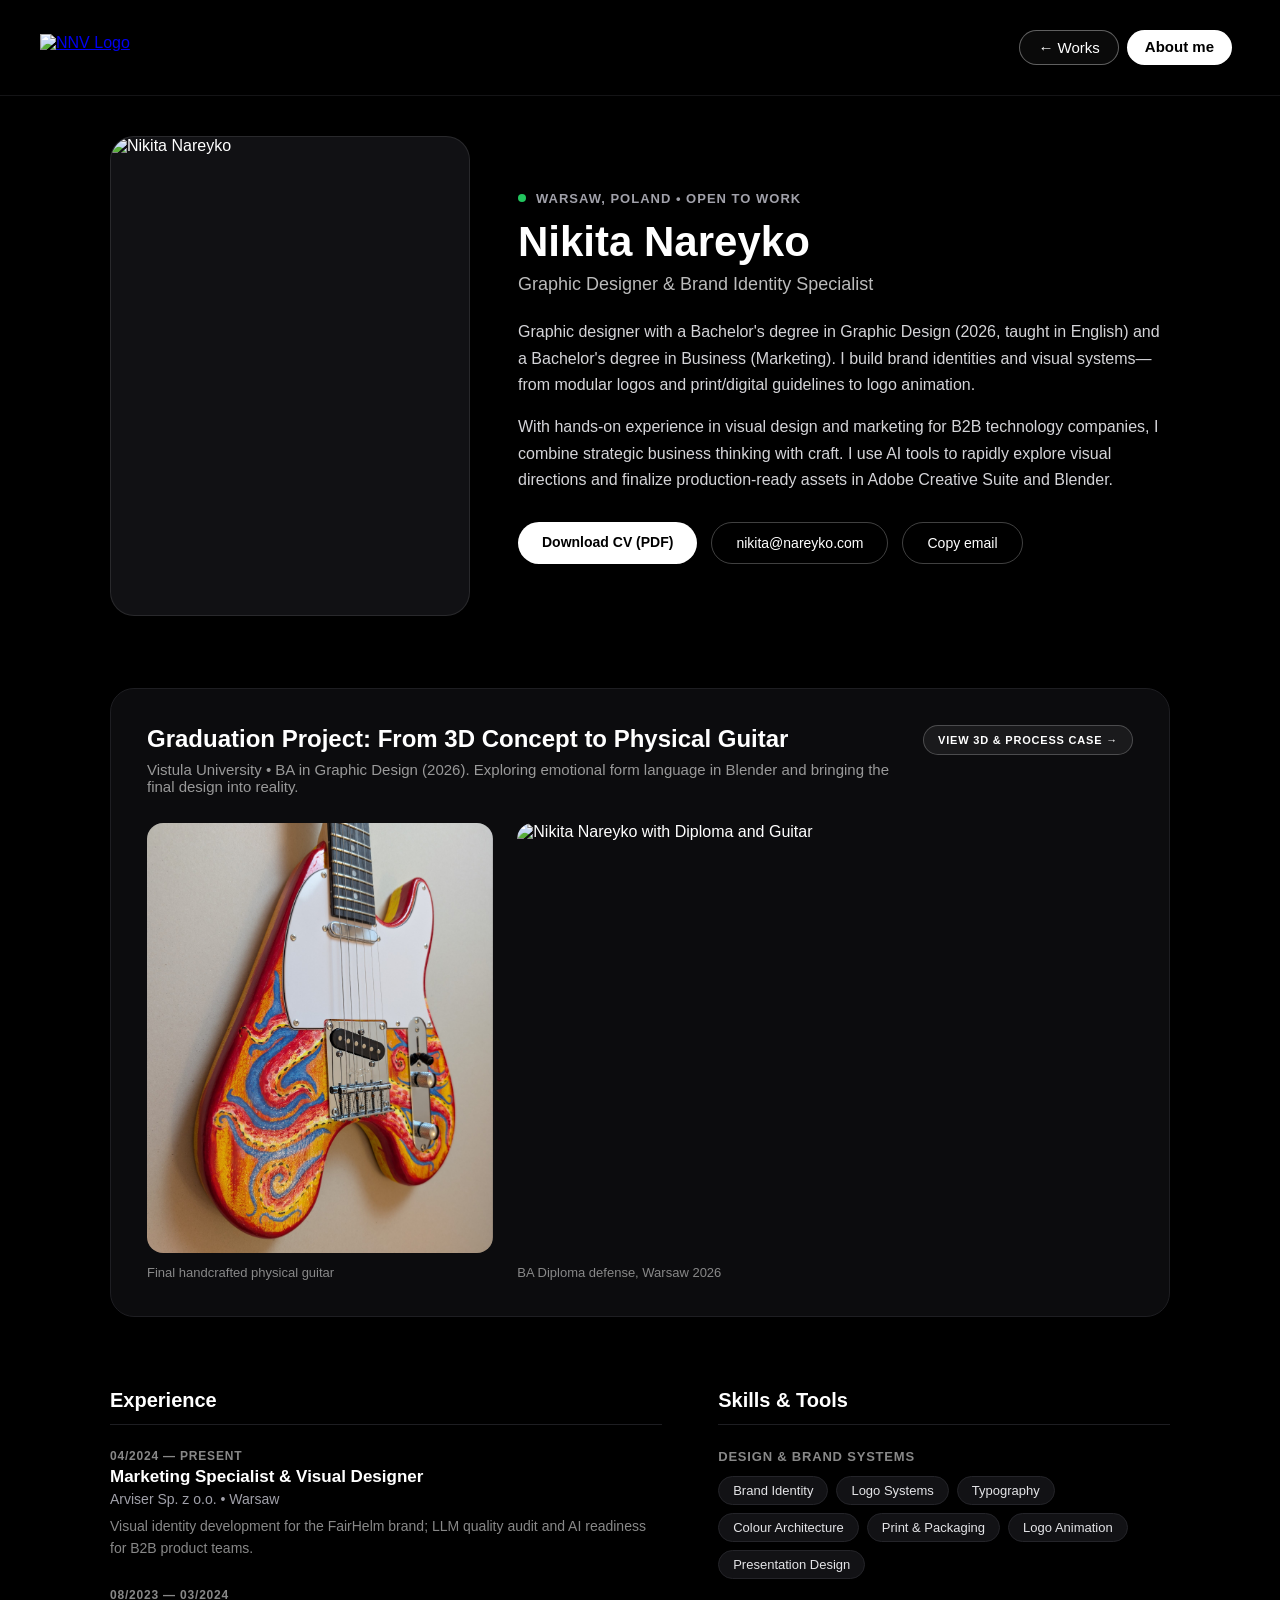
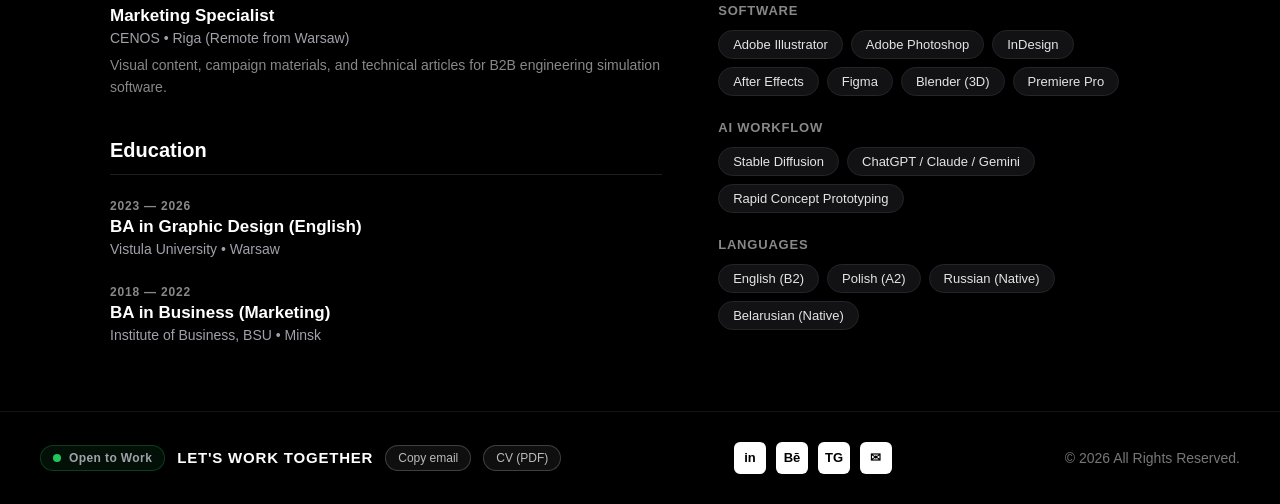
==== about.html @ b51b5a3f "Add files via upload" ====
<!DOCTYPE html>
<html lang="en">
<head>
  <meta charset="UTF-8">
  <meta name="viewport" content="width=device-width, initial-scale=1.0">
  <title>About — Nikita Nareyko</title>
  <link rel="stylesheet" href="style.css">

  <!-- Favicon & Social Preview (Open Graph) -->
  <link rel="icon" type="image/png" href="images/LOGO_WHITE_BACKGROUND2.png">
  <link rel="apple-touch-icon" href="images/LOGO_WHITE_BACKGROUND2.png">

  <meta property="og:type" content="website">
  <meta property="og:title" content="About — Nikita Nareyko | Graphic Designer">
  <meta property="og:description" content="Graphic Designer & Brand Identity Specialist in Warsaw, Poland. BA in Graphic Design & Business.">
  <meta property="og:image" content="images/LOGO_WHITE_BACKGROUND2.png">

  <meta name="twitter:card" content="summary">
  <meta name="twitter:title" content="About — Nikita Nareyko | Graphic Designer">
  <meta name="twitter:description" content="Graphic Designer & Brand Identity Specialist in Warsaw, Poland.">
  <meta name="twitter:image" content="images/LOGO_WHITE_BACKGROUND2.png">
</head>
<body>

  <!-- Шапка сайта -->
  <header class="header">
    <div class="logo">
      <a href="index.html">
        <img src="images/nnv_wh2.png" alt="NNV Logo" class="site-logo">
      </a>
    </div>
    
    <nav class="nav-filters">
      <a href="index.html" class="filter-btn about-nav-btn" style="margin-left: 0;">← Works</a>
      <a href="about.html" class="filter-btn active nav-page-link">About me</a>
    </nav>
  </header>

  <!-- Контент страницы About -->
  <main class="about-container">

    <!-- Верхний блок: Фото + Интро -->
    <section class="about-hero">
      <div class="about-photo-card">
        <img src="images/About/me.png" alt="Nikita Nareyko">
      </div>

      <div class="about-intro">
        <div class="about-location">
          <span class="status-dot"></span>
          <span>Warsaw, Poland • Open to Work</span>
        </div>
        <h1>Nikita Nareyko</h1>
        <p class="about-role">Graphic Designer & Brand Identity Specialist</p>
        
        <p class="about-summary">
          Graphic designer with a Bachelor's degree in Graphic Design (2026, taught in English) and a Bachelor's degree in Business (Marketing). I build brand identities and visual systems—from modular logos and print/digital guidelines to logo animation.
        </p>
        <p class="about-summary">
          With hands-on experience in visual design and marketing for B2B technology companies, I combine strategic business thinking with craft. I use AI tools to rapidly explore visual directions and finalize production-ready assets in Adobe Creative Suite and Blender.
        </p>

        <div class="about-actions">
          <a href="images/About/Nikita_Nareyko_Resume_Graphic_Designer.pdf" target="_blank" class="btn-primary">Download CV (PDF)</a>
          <a href="mailto:nikita@nareyko.com" class="btn-secondary">nikita@nareyko.com</a>
          <button class="btn-secondary" onclick="copyEmail()">Copy email</button>
        </div>
      </div>
    </section>

    <!-- Блок: Дипломный проект (Кликабельный кейс) -->
    <section class="about-section diploma-showcase diploma-clickable" onclick="openKrakenModal()">
      <div class="section-header diploma-header-row">
        <div>
          <h2>Graduation Project: From 3D Concept to Physical Guitar</h2>
          <p>Vistula University • BA in Graphic Design (2026). Exploring emotional form language in Blender and bringing the final design into reality.</p>
        </div>
        <span class="diploma-case-pill">VIEW 3D & PROCESS CASE →</span>
      </div>

      <div class="diploma-grid">
        <div class="diploma-card">
          <img src="images/About/diploma_guitar.jpg" alt="Finished Physical Guitar" class="diploma-guitar-img">
          <div class="diploma-caption">Final handcrafted physical guitar</div>
        </div>
        <div class="diploma-card">
          <img src="images/About/me_graduated.jpg" alt="Nikita Nareyko with Diploma and Guitar" class="diploma-grad-img">
          <div class="diploma-caption">BA Diploma defense, Warsaw 2026</div>
        </div>
      </div>
    </section>

    <!-- Сетка: Опыт, Образование и Навыки -->
    <section class="about-details-grid">
      
      <!-- Левая колонка: Опыт и Образование -->
      <div class="about-col">
        <h2 class="col-title">Experience</h2>
        
        <div class="timeline-item">
          <div class="timeline-date">04/2024 — Present</div>
          <h3>Marketing Specialist & Visual Designer</h3>
          <div class="timeline-place">Arviser Sp. z o.o. • Warsaw</div>
          <p>Visual identity development for the FairHelm brand; LLM quality audit and AI readiness for B2B product teams.</p>
        </div>

        <div class="timeline-item">
          <div class="timeline-date">08/2023 — 03/2024</div>
          <h3>Marketing Specialist</h3>
          <div class="timeline-place">CENOS • Riga (Remote from Warsaw)</div>
          <p>Visual content, campaign materials, and technical articles for B2B engineering simulation software.</p>
        </div>

        <h2 class="col-title" style="margin-top: 40px;">Education</h2>

        <div class="timeline-item">
          <div class="timeline-date">2023 — 2026</div>
          <h3>BA in Graphic Design (English)</h3>
          <div class="timeline-place">Vistula University • Warsaw</div>
        </div>

        <div class="timeline-item">
          <div class="timeline-date">2018 — 2022</div>
          <h3>BA in Business (Marketing)</h3>
          <div class="timeline-place">Institute of Business, BSU • Minsk</div>
        </div>
      </div>

      <!-- Правая колонка: Навыки и Инструменты -->
      <div class="about-col">
        <h2 class="col-title">Skills & Tools</h2>

        <div class="skill-group">
          <h4>Design & Brand Systems</h4>
          <div class="skill-tags">
            <span>Brand Identity</span>
            <span>Logo Systems</span>
            <span>Typography</span>
            <span>Colour Architecture</span>
            <span>Print & Packaging</span>
            <span>Logo Animation</span>
            <span>Presentation Design</span>
          </div>
        </div>

        <div class="skill-group">
          <h4>Software</h4>
          <div class="skill-tags">
            <span>Adobe Illustrator</span>
            <span>Adobe Photoshop</span>
            <span>InDesign</span>
            <span>After Effects</span>
            <span>Figma</span>
            <span>Blender (3D)</span>
            <span>Premiere Pro</span>
          </div>
        </div>

        <div class="skill-group">
          <h4>AI Workflow</h4>
          <div class="skill-tags">
            <span>Stable Diffusion</span>
            <span>ChatGPT / Claude / Gemini</span>
            <span>Rapid Concept Prototyping</span>
          </div>
        </div>

        <div class="skill-group">
          <h4>Languages</h4>
          <div class="skill-tags">
            <span>English (B2)</span>
            <span>Polish (A2)</span>
            <span>Russian (Native)</span>
            <span>Belarusian (Native)</span>
          </div>
        </div>
      </div>

    </section>

  </main>

  <!-- Модальное окно кейса дипломной гитары -->
  <div id="krakenModal" class="modal-overlay" onclick="closeKrakenOnOuterClick(event)">
    <div class="modal-container">
      <button class="modal-close-btn" onclick="closeKrakenModal()" aria-label="Close modal">&times;</button>
      
      <div class="modal-header">
        <h2>Kraken's Touch — Graduation Project</h2>
        <div id="modalSub">From 3D Emotional Form Language in Blender to Handcrafted Physical Guitar (2026)</div>
        <p class="modal-desc">
          BA Diploma project at Vistula University. Exploring how sculptural silhouettes and surface textures evoke emotional responses—from 3D modeling and ergonomic prototyping in Blender to CNC/hand-shaping, custom painting, and assembling a playable electric guitar.
        </p>
        <a href="images/About/Diploma_Presentation.pdf" target="_blank" class="btn-primary" style="display:inline-block; margin-top:16px;">Open Full Concept PDF →</a>
      </div>

      <div class="modal-body-gallery">
        <img src="images/About/B1.jpg" alt="Guitar as Personality — Research, Sketches, Clay & 3D Board" loading="lazy">
        <img src="images/3D/agressive_guitar.png" alt="Aggressive Guitar 3D Concept" loading="lazy">
        <img src="images/3D/warm_guitar.png" alt="Warm Guitar 3D Concept" loading="lazy">
        <img src="images/3D/calm_guitar.png" alt="Calm Guitar 3D Concept" loading="lazy">
        <img src="images/About/diploma_guitar.jpg" alt="Final Handcrafted Physical Guitar" loading="lazy">
        <img src="images/About/me_graduated.jpg" alt="BA Diploma Defense Warsaw 2026" loading="lazy">
      </div>

      <div class="modal-footer-nav">
        <button class="btn-secondary" onclick="closeKrakenModal()">← Back to About</button>
        <a href="index.html" class="btn-primary" style="text-decoration: none;">Explore Full Portfolio →</a>
      </div>
    </div>
  </div>

  <!-- Кнопка Back to Top -->
  <button id="backToTopBtn" class="back-to-top" onclick="scrollToTop()" aria-label="Back to top" title="Back to top">↑</button>

  <!-- Тост-уведомление -->
  <div id="copyToast" class="copy-toast">Email copied: nikita@nareyko.com</div>

  <!-- Подвал -->
  <footer class="footer">
    <div class="footer-container">
      <div class="footer-cta-group">
        <span class="status-badge" title="Available for full-time & freelance opportunities">
          <span class="status-dot"></span> Open to Work
        </span>
        <a href="mailto:nikita@nareyko.com" class="cta-link">LET'S WORK TOGETHER</a>
        <button class="copy-email-btn" onclick="copyEmail()" title="Copy email address">Copy email</button>
        <a href="images/About/Nikita_Nareyko_Resume_Graphic_Designer.pdf" target="_blank" class="copy-email-btn footer-cv-link" title="Open Resume PDF">CV (PDF)</a>
      </div>
      
      <div class="socials">
        <a href="https://www.linkedin.com/in/nikitnar/" target="_blank" aria-label="LinkedIn">in</a>
        <a href="https://www.behance.net/NikitNar" target="_blank" aria-label="Behance">Bē</a>
        <a href="https://t.me/NikitNar" target="_blank" aria-label="Telegram">TG</a>
        <a href="mailto:nikita@nareyko.com" aria-label="Email">✉</a>
      </div>

      <div class="copyright">© 2026 All Rights Reserved.</div>
    </div>
  </footer>

  <script>
    function openKrakenModal() {
      const modal = document.getElementById('krakenModal');
      modal.scrollTop = 0;
      modal.classList.add('active');
      document.body.style.overflow = 'hidden';
      updateBackToTopVisibility();
    }

    function closeKrakenModal() {
      document.getElementById('krakenModal').classList.remove('active');
      document.body.style.overflow = 'auto';
      updateBackToTopVisibility();
    }

    function closeKrakenOnOuterClick(event) {
      if (event.target.classList.contains('modal-overlay')) {
        closeKrakenModal();
      }
    }

    document.addEventListener('keydown', function(e) {
      if (e.key === 'Escape') closeKrakenModal();
    });

    const backToTopBtn = document.getElementById('backToTopBtn');

    function updateBackToTopVisibility() {
      const anyModalOpen = document.querySelector('.modal-overlay.active') !== null;
      if (!anyModalOpen && window.scrollY > 400) {
        backToTopBtn.classList.add('visible');
      } else {
        backToTopBtn.classList.remove('visible');
      }
    }

    window.addEventListener('scroll', updateBackToTopVisibility, { passive: true });

    function scrollToTop() {
      window.scrollTo({ top: 0, behavior: 'smooth' });
    }

    function copyEmail() {
      navigator.clipboard.writeText('nikita@nareyko.com').then(() => {
        const toast = document.getElementById('copyToast');
        toast.classList.add('show');
        setTimeout(() => toast.classList.remove('show'), 2400);
      });
    }
  </script>

</body>
</html>
---- style.css ----
/* Сброс базовых стилей */
* {
  box-sizing: border-box;
  margin: 0;
  padding: 0;
  font-family: -apple-system, BlinkMacSystemFont, "Segoe UI", Roboto, Helvetica, Arial, sans-serif;
}

body {
  background-color: #000000;
  color: #ffffff;
  min-height: 100vh;
  display: flex;
  flex-direction: column;
}

/* Header & Filter Nav */
.header {
  display: flex;
  align-items: center;
  justify-content: space-between;
  padding: 24px 40px;
  background-color: #000000;
  border-bottom: 1px solid #141416;
  position: sticky;
  top: 0;
  z-index: 100;
}

.logo {
  display: flex;
  align-items: center;
  flex-shrink: 0;
}

.site-logo {
  height: 28px;
  width: auto;
  display: block;
  transition: opacity 0.2s ease;
}

.nav-filters {
  display: flex;
  gap: 8px;
  overflow-x: auto;
  white-space: nowrap;
  padding: 6px 8px;
  margin-left: auto;
  -webkit-overflow-scrolling: touch;
}

.nav-filters::-webkit-scrollbar {
  display: none;
}

/* Кнопки меню */
.filter-btn {
  background: transparent;
  color: #ffffff;
  border: none;
  padding: 8px 18px;
  font-size: 15px;
  font-weight: 500;
  border-radius: 20px;
  cursor: pointer;
  transition: transform 0.2s ease, background-color 0.2s ease, color 0.2s ease;
  display: inline-block;
}

.filter-btn.active {
  background-color: #ffffff;
  color: #000000;
  font-weight: 600;
}

/* Выделенная кнопка-ссылка About me / Works */
.about-nav-btn {
  text-decoration: none;
  border: 1px solid rgba(255, 255, 255, 0.35);
  background-color: rgba(255, 255, 255, 0.04);
  display: inline-flex;
  align-items: center;
  gap: 6px;
  margin-left: 12px;
  flex-shrink: 0;
  transition: transform 0.2s ease, background-color 0.25s ease, color 0.25s ease, border-color 0.25s ease;
}

/* Плавное появление карточек при фильтрации */
.card.pre-fade {
  opacity: 0;
  transform: translateY(12px);
  transition: none !important;
}

/* Сетка карточек */
.gallery {
  display: grid;
  grid-template-columns: repeat(3, 1fr);
  gap: 32px;
  padding: 40px;
  max-width: 1440px;
  margin: 0 auto;
  width: 100%;
  flex: 1;
}

/* Базовая карточка */
.card {
  border-radius: 24px;
  overflow: hidden;
  background-color: #09090b;
  box-shadow: 0 16px 36px rgba(0, 0, 0, 0.85);
  transition: transform 0.35s cubic-bezier(0.22, 1, 0.36, 1), opacity 0.25s ease;
  contain: content;
  aspect-ratio: 4 / 3;
  display: flex;
  align-items: center;
  justify-content: center;
  position: relative;
}

.card img {
  width: 100%;
  height: 100%;
  object-fit: cover;
  display: block;
  transition: transform 0.45s cubic-bezier(0.22, 1, 0.36, 1);
}

/* Кликабельные карточки-кейсы */
.clickable-case {
  cursor: pointer;
}

.case-badge {
  position: absolute;
  bottom: 16px;
  right: 16px;
  background-color: rgba(10, 10, 12, 0.92);
  color: #ffffff;
  font-size: 11px;
  font-weight: 700;
  letter-spacing: 1px;
  padding: 8px 14px;
  border-radius: 20px;
  border: 1px solid rgba(255, 255, 255, 0.25);
  box-shadow: 0 4px 12px rgba(0, 0, 0, 0.5);
  -webkit-font-smoothing: antialiased;
  opacity: 0;
  transition: opacity 0.25s ease;
  pointer-events: none;
  z-index: 3;
}

.gallery[data-active-category="branding"] .clickable-case .case-badge,
.gallery[data-active-category="3d"] .primary-3d-case .case-badge {
  opacity: 1 !important;
  transform: translateY(0) !important;
}

.card.animation-card img {
  object-fit: contain !important;
  background-color: #ffffff;
  padding: 0;
}

/* МОДИФИКАТОРЫ ДЛЯ ЛОГОТИПОВ И КАРТОЧЕК */
.card.bg-white {
  background-color: #ffffff !important;
}

.card.bg-black {
  background-color: #000000 !important;
}

.card.logo-card img {
  object-fit: contain !important;
  padding: 30px;
}

.card.vscl-logo {
  background-color: #000000 !important;
}

.card.vscl-logo img {
  object-fit: contain !important;
  padding: 18px;
  background-color: #000000 !important;
}

.card img.contain-img {
  object-fit: contain !important;
  padding: 24px;
}

.card.contain-card {
  background-color: #ffffff !important;
}

.card.contain-card img {
  object-fit: contain !important;
  padding: 24px;
}

.card img.crop-top-img {
  object-fit: cover !important;
  object-position: top !important;
  padding: 0 !important;
}

/* CTA карточка в конце вкладки ALL */
.card.cta-case-card {
  background: linear-gradient(135deg, #111114 0%, #08080a 100%);
  border: 1px solid rgba(255, 255, 255, 0.12);
  cursor: pointer;
  padding: 32px;
  text-align: center;
  transition: border-color 0.3s ease, transform 0.35s cubic-bezier(0.16, 1, 0.3, 1), box-shadow 0.35s ease;
}

.cta-case-content {
  display: flex;
  flex-direction: column;
  align-items: center;
  gap: 12px;
}

.cta-case-content h3 {
  font-size: 14px;
  font-weight: 700;
  letter-spacing: 2px;
  color: #ffffff;
  text-transform: uppercase;
}

.cta-arrow {
  font-size: 24px;
  color: #888888;
  transition: transform 0.3s ease, color 0.3s ease;
}

/* МОДАЛЬНОЕ ОКНО (POPUP) */
.modal-overlay {
  position: fixed;
  top: 0;
  left: 0;
  width: 100%;
  height: 100%;
  background-color: rgba(0, 0, 0, 0.96);
  z-index: 1000;
  display: flex;
  justify-content: center;
  align-items: flex-start;
  overflow-y: auto;
  opacity: 0;
  pointer-events: none;
  transition: opacity 0.2s ease;
  padding: 40px 20px;
}

.modal-overlay.active {
  opacity: 1;
  pointer-events: auto;
}

.modal-container {
  background-color: #0d0d0e;
  border: 1px solid #222224;
  border-radius: 24px;
  max-width: 1000px;
  width: 100%;
  padding: 40px;
  position: relative;
  box-shadow: 0 30px 80px rgba(0, 0, 0, 0.9);
  margin: auto 0;
}

.modal-close-btn {
  position: absolute;
  top: 24px;
  right: 28px;
  background: transparent;
  border: none;
  color: #ffffff;
  font-size: 32px;
  cursor: pointer;
  line-height: 1;
  opacity: 0.7;
  transition: opacity 0.2s;
  z-index: 10;
}

.modal-header {
  margin-bottom: 30px;
  border-bottom: 1px solid #1e1e22;
  padding-bottom: 24px;
  padding-right: 36px;
}

.modal-header h2 {
  font-size: 28px;
  font-weight: 700;
  margin-bottom: 6px;
}

#modalSub {
  color: #888888;
  font-size: 15px;
}

.modal-desc {
  color: #d4d4d8;
  font-size: 15px;
  line-height: 1.6;
  margin-top: 14px;
  max-width: 760px;
}

.modal-body-gallery {
  display: flex;
  flex-direction: column;
  gap: 24px;
}

.modal-body-gallery img {
  width: 100%;
  height: auto;
  border-radius: 16px;
  object-fit: cover;
  content-visibility: auto;
  contain-intrinsic-size: 1000px 700px;
}

.modal-footer-nav {
  display: flex;
  justify-content: space-between;
  align-items: center;
  gap: 16px;
  margin-top: 36px;
  padding-top: 24px;
  border-top: 1px solid #1e1e22;
}

.modal-footer-nav button {
  cursor: pointer;
  font-family: inherit;
}

/* ЛАЙТБОКС ДЛЯ ОДИНОЧНЫХ РАБОТ (С НАВИГАЦИЕЙ) */
.lightbox-overlay {
  align-items: center;
  padding: 24px 64px;
}

.lightbox-content {
  position: relative;
  max-width: 85vw;
  max-height: 90vh;
  display: flex;
  flex-direction: column;
  align-items: center;
}

.lightbox-content img {
  max-width: 85vw;
  max-height: 78vh;
  width: auto;
  height: auto;
  border-radius: 16px;
  object-fit: contain;
  box-shadow: 0 25px 70px rgba(0, 0, 0, 0.9);
}

.lightbox-close {
  position: fixed;
  top: 24px;
  right: 32px;
}

.lightbox-nav-btn {
  position: fixed;
  top: 50%;
  transform: translateY(-50%);
  width: 44px;
  height: 44px;
  border-radius: 50%;
  background: rgba(255, 255, 255, 0.08);
  border: 1px solid rgba(255, 255, 255, 0.2);
  color: #ffffff;
  font-size: 26px;
  line-height: 1;
  display: flex;
  align-items: center;
  justify-content: center;
  cursor: pointer;
  transition: background-color 0.2s ease, transform 0.2s ease;
  z-index: 1010;
}

.lightbox-prev {
  left: 24px;
}

.lightbox-next {
  right: 24px;
}

.lightbox-meta {
  display: flex;
  align-items: center;
  gap: 14px;
  margin-top: 14px;
}

.lightbox-caption {
  color: #d4d4d8;
  font-size: 14px;
  text-align: center;
}

.lightbox-counter {
  color: #71717a;
  font-size: 13px;
  font-variant-numeric: tabular-nums;
}

/* КНОПКА BACK TO TOP */
.back-to-top {
  position: fixed;
  bottom: 28px;
  right: 28px;
  width: 42px;
  height: 42px;
  border-radius: 50%;
  background-color: rgba(18, 18, 22, 0.85);
  backdrop-filter: blur(8px);
  border: 1px solid rgba(255, 255, 255, 0.22);
  color: #ffffff;
  font-size: 18px;
  font-weight: 600;
  cursor: pointer;
  display: flex;
  align-items: center;
  justify-content: center;
  opacity: 0;
  pointer-events: none;
  transform: translateY(12px);
  transition: opacity 0.25s ease, transform 0.25s ease, background-color 0.2s ease, color 0.2s ease;
  z-index: 90;
}

.back-to-top.visible {
  opacity: 1;
  pointer-events: auto;
  transform: translateY(0);
}

/* ПУЛЬСИРУЮЩИЙ СТАТУС OPEN TO WORK */
@keyframes pulseDot {
  0%, 100% {
    box-shadow: 0 0 0 0 rgba(34, 197, 94, 0.65);
  }
  50% {
    box-shadow: 0 0 0 6px rgba(34, 197, 94, 0);
  }
}

.status-dot {
  width: 8px;
  height: 8px;
  border-radius: 50%;
  background-color: #22c55e;
  display: inline-block;
  flex-shrink: 0;
  animation: pulseDot 2.2s infinite;
}

.status-badge {
  display: inline-flex;
  align-items: center;
  gap: 8px;
  font-size: 12px;
  font-weight: 600;
  letter-spacing: 0.4px;
  color: #a1a1aa;
  background-color: rgba(34, 197, 94, 0.08);
  border: 1px solid rgba(34, 197, 94, 0.25);
  padding: 5px 12px;
  border-radius: 20px;
}

/* Подвал (Footer) & Копирование почты + CV */
.footer {
  padding: 30px 40px;
  background-color: #000000;
  border-top: 1px solid #141416;
}

.footer-container {
  max-width: 1440px;
  margin: 0 auto;
  display: flex;
  align-items: center;
  justify-content: space-between;
}

.footer-cta-group {
  display: flex;
  align-items: center;
  gap: 12px;
  flex-wrap: wrap;
}

.cta-link {
  color: #ffffff;
  font-weight: 700;
  text-decoration: none;
  font-size: 15px;
  letter-spacing: 0.8px;
  transition: opacity 0.2s ease;
}

.copy-email-btn {
  background: rgba(255, 255, 255, 0.06);
  border: 1px solid rgba(255, 255, 255, 0.2);
  color: #bbbbbb;
  font-size: 12px;
  padding: 5px 12px;
  border-radius: 14px;
  cursor: pointer;
  text-decoration: none;
  display: inline-flex;
  align-items: center;
  transition: all 0.2s ease;
}

.copy-toast {
  position: fixed;
  bottom: 28px;
  left: 50%;
  transform: translateX(-50%) translateY(20px);
  background-color: #ffffff;
  color: #000000;
  font-size: 13px;
  font-weight: 600;
  padding: 10px 20px;
  border-radius: 20px;
  box-shadow: 0 12px 32px rgba(0, 0, 0, 0.6);
  opacity: 0;
  pointer-events: none;
  transition: opacity 0.25s ease, transform 0.25s ease;
  z-index: 2000;
}

.copy-toast.show {
  opacity: 1;
  transform: translateX(-50%) translateY(0);
}

.socials {
  display: flex;
  gap: 10px;
}

.socials a {
  display: flex;
  align-items: center;
  justify-content: center;
  width: 32px;
  height: 32px;
  border-radius: 6px;
  background-color: #ffffff;
  color: #000000;
  text-decoration: none;
  font-weight: 700;
  font-size: 13px;
  transition: transform 0.2s ease;
}

.copyright {
  color: #777777;
  font-size: 14px;
}

/* ================= СТИЛИ ДЛЯ СТРАНИЦЫ ABOUT ================= */
.nav-page-link {
  text-decoration: none;
}

.about-container {
  max-width: 1140px;
  margin: 0 auto;
  padding: 40px;
  width: 100%;
  flex: 1;
}

.about-hero {
  display: grid;
  grid-template-columns: 360px 1fr;
  gap: 48px;
  align-items: center;
  margin-bottom: 72px;
}

.about-photo-card {
  border-radius: 24px;
  overflow: hidden;
  aspect-ratio: 3 / 4;
  background-color: #111114;
  border: 1px solid rgba(255, 255, 255, 0.1);
}

.about-photo-card img {
  width: 100%;
  height: 100%;
  object-fit: cover;
  display: block;
}

.about-location {
  display: inline-flex;
  align-items: center;
  gap: 10px;
  font-size: 13px;
  font-weight: 600;
  letter-spacing: 1px;
  text-transform: uppercase;
  color: #a1a1aa;
  margin-bottom: 12px;
}

.about-intro h1 {
  font-size: 42px;
  font-weight: 700;
  line-height: 1.15;
  margin-bottom: 8px;
}

.about-role {
  font-size: 18px;
  color: #bbbbbb;
  margin-bottom: 24px;
}

.about-summary {
  font-size: 16px;
  line-height: 1.65;
  color: #d4d4d8;
  margin-bottom: 16px;
}

.about-actions {
  display: flex;
  flex-wrap: wrap;
  gap: 14px;
  margin-top: 28px;
}

.btn-primary {
  background-color: #ffffff;
  color: #000000;
  padding: 12px 24px;
  border-radius: 24px;
  font-weight: 600;
  font-size: 14px;
  text-decoration: none;
  border: none;
  transition: transform 0.2s ease, opacity 0.2s ease;
}

.btn-secondary {
  background-color: transparent;
  color: #ffffff;
  border: 1px solid rgba(255, 255, 255, 0.25);
  padding: 12px 24px;
  border-radius: 24px;
  font-weight: 500;
  font-size: 14px;
  text-decoration: none;
  cursor: pointer;
  transition: border-color 0.2s ease, background-color 0.2s ease;
}

/* Блок диплома и гитары (кликабельный кейс) */
.diploma-showcase {
  background-color: #0c0c0e;
  border: 1px solid #1e1e22;
  border-radius: 24px;
  padding: 36px;
  margin-bottom: 72px;
  transition: border-color 0.3s ease, transform 0.3s cubic-bezier(0.16, 1, 0.3, 1);
}

.diploma-clickable {
  cursor: pointer;
}

.diploma-header-row {
  display: flex;
  justify-content: space-between;
  align-items: flex-start;
  gap: 20px;
}

.diploma-case-pill {
  background-color: rgba(255, 255, 255, 0.06);
  border: 1px solid rgba(255, 255, 255, 0.22);
  color: #ffffff;
  font-size: 11px;
  font-weight: 700;
  letter-spacing: 0.8px;
  padding: 8px 14px;
  border-radius: 20px;
  white-space: nowrap;
  flex-shrink: 0;
  transition: background-color 0.2s ease, color 0.2s ease;
}

.section-header h2 {
  font-size: 24px;
  margin-bottom: 8px;
}

.section-header p {
  color: #999999;
  font-size: 15px;
  margin-bottom: 28px;
}

.diploma-grid {
  display: grid;
  grid-template-columns: 0.72fr 1.28fr;
  gap: 24px;
}

.diploma-card img {
  width: 100%;
  height: 430px;
  border-radius: 16px;
  object-fit: cover;
  display: block;
}

.diploma-guitar-img {
  object-position: center 10%;
}

.diploma-grad-img {
  object-position: center 15%;
}

.diploma-caption {
  padding-top: 12px;
  font-size: 13px;
  color: #888888;
}

/* Колонки опыта и навыков */
.about-details-grid {
  display: grid;
  grid-template-columns: 1.1fr 0.9fr;
  gap: 56px;
}

.col-title {
  font-size: 20px;
  font-weight: 700;
  margin-bottom: 24px;
  padding-bottom: 12px;
  border-bottom: 1px solid #1e1e22;
}

.timeline-item {
  margin-bottom: 28px;
}

.timeline-date {
  font-size: 12px;
  font-weight: 600;
  color: #888888;
  text-transform: uppercase;
  letter-spacing: 0.8px;
  margin-bottom: 4px;
}

.timeline-item h3 {
  font-size: 17px;
  font-weight: 600;
  margin-bottom: 4px;
}

.timeline-place {
  font-size: 14px;
  color: #a1a1aa;
  margin-bottom: 8px;
}

.timeline-item p {
  font-size: 14px;
  line-height: 1.6;
  color: #888888;
}

.skill-group {
  margin-bottom: 24px;
}

.skill-group h4 {
  font-size: 13px;
  text-transform: uppercase;
  letter-spacing: 0.8px;
  color: #888888;
  margin-bottom: 12px;
}

.skill-tags {
  display: flex;
  flex-wrap: wrap;
  gap: 8px;
}

.skill-tags span {
  background-color: #121215;
  border: 1px solid #242429;
  color: #e4e4e7;
  padding: 6px 14px;
  border-radius: 16px;
  font-size: 13px;
}

/* Hover-эффекты только для устройств с мышью (без залипания на тач-экранах) */
@media (hover: hover) {
  .site-logo:hover {
    opacity: 0.8;
  }

  .filter-btn:hover {
    transform: scale(1.08);
  }

  .about-nav-btn:hover {
    background-color: #ffffff;
    color: #000000;
    border-color: #ffffff;
    transform: scale(1.05);
  }

  .card:hover {
      transform: translateY(-6px);
      box-shadow: 0 24px 48px rgba(0, 0, 0, 0.92);
      z-index: 2;
    }

  .card:hover img {
    transform: scale(1.03);
  }

  .clickable-case:hover .case-badge {
    opacity: 1 !important;
  }

  .card.cta-case-card:hover {
    border-color: rgba(255, 255, 255, 0.45);
    transform: translateY(-6px) scale(1.022);
    box-shadow: 0 24px 50px rgba(0, 0, 0, 0.9);
    z-index: 2;
  }

  .card.cta-case-card:hover .cta-arrow {
    transform: translateX(6px);
    color: #ffffff;
  }

  .modal-close-btn:hover {
    opacity: 1;
  }

  .lightbox-nav-btn:hover {
    background-color: #ffffff;
    color: #000000;
  }

  .back-to-top:hover {
    background-color: #ffffff;
    color: #000000;
    border-color: #ffffff;
  }

  .cta-link:hover {
    opacity: 0.75;
  }

  .copy-email-btn:hover {
    border-color: #ffffff;
    color: #ffffff;
  }

  .socials a:hover {
    transform: scale(1.15);
  }

  .btn-primary:hover {
    transform: scale(1.04);
  }

  .btn-secondary:hover {
    border-color: #ffffff;
    background-color: rgba(255, 255, 255, 0.06);
  }

  .diploma-clickable:hover {
    border-color: rgba(255, 255, 255, 0.35);
    transform: translateY(-4px);
  }

  .diploma-clickable:hover .diploma-case-pill {
    background-color: #ffffff;
    color: #000000;
  }
}
/* Боковые стрелки переключения в развёрнутых кейсах */
.case-nav-btn {
  z-index: 1015;
}

@media (max-width: 1160px) {
  .case-nav-btn {
    display: none;
  }
}
/* Адаптация для планшетов и мобильных */
@media (max-width: 960px) {
  .gallery {
    grid-template-columns: repeat(2, 1fr);
    gap: 20px;
    padding: 24px;
  }

  .modal-container {
    padding: 24px;
  }
}

@media (max-width: 860px) {
  .about-hero {
    grid-template-columns: 1fr;
    gap: 28px;
  }

  .about-photo-card {
    max-width: 320px;
  }

  .about-details-grid,
  .diploma-grid {
    grid-template-columns: 1fr;
  }

  .diploma-header-row {
    flex-direction: column;
    gap: 12px;
    margin-bottom: 20px;
  }

  .diploma-header-row p {
    margin-bottom: 4px;
  }

  .diploma-card img {
    height: 360px;
  }

  .about-container {
    padding: 24px;
  }
}

@media (max-width: 640px) {
  .header {
    display: flex;
    flex-direction: row;
    flex-wrap: wrap;
    align-items: center;
    justify-content: space-between;
    gap: 16px;
    padding: 20px;
  }

  .logo {
    order: 1;
  }

  .about-nav-btn {
    order: 2;
    margin-left: auto;
    padding: 7px 16px;
    font-size: 14px;
  }

  .nav-filters {
    order: 3;
    width: 100%;
    margin-left: 0;
    padding-left: 0;
  }

  .gallery {
    grid-template-columns: 1fr;
    padding: 20px;
    gap: 20px;
  }

  .footer-container,
  .footer-cta-group {
    flex-direction: column;
    gap: 16px;
    text-align: center;
  }

  .modal-footer-nav {
    flex-direction: column-reverse;
  }

  .modal-footer-nav button,
  .modal-footer-nav a {
    width: 100%;
    text-align: center;
  }

  .lightbox-overlay {
    padding: 20px 12px;
  }

  .lightbox-content,
  .lightbox-content img {
    max-width: 94vw;
  }

  .lightbox-nav-btn {
    width: 38px;
    height: 38px;
    font-size: 22px;
    top: auto;
    bottom: 24px;
    transform: none;
  }

  .lightbox-prev {
    left: 24px;
  }

  .lightbox-next {
    right: 24px;
  }

  .back-to-top {
    bottom: 20px;
    right: 20px;
    width: 38px;
    height: 38px;
  }
}
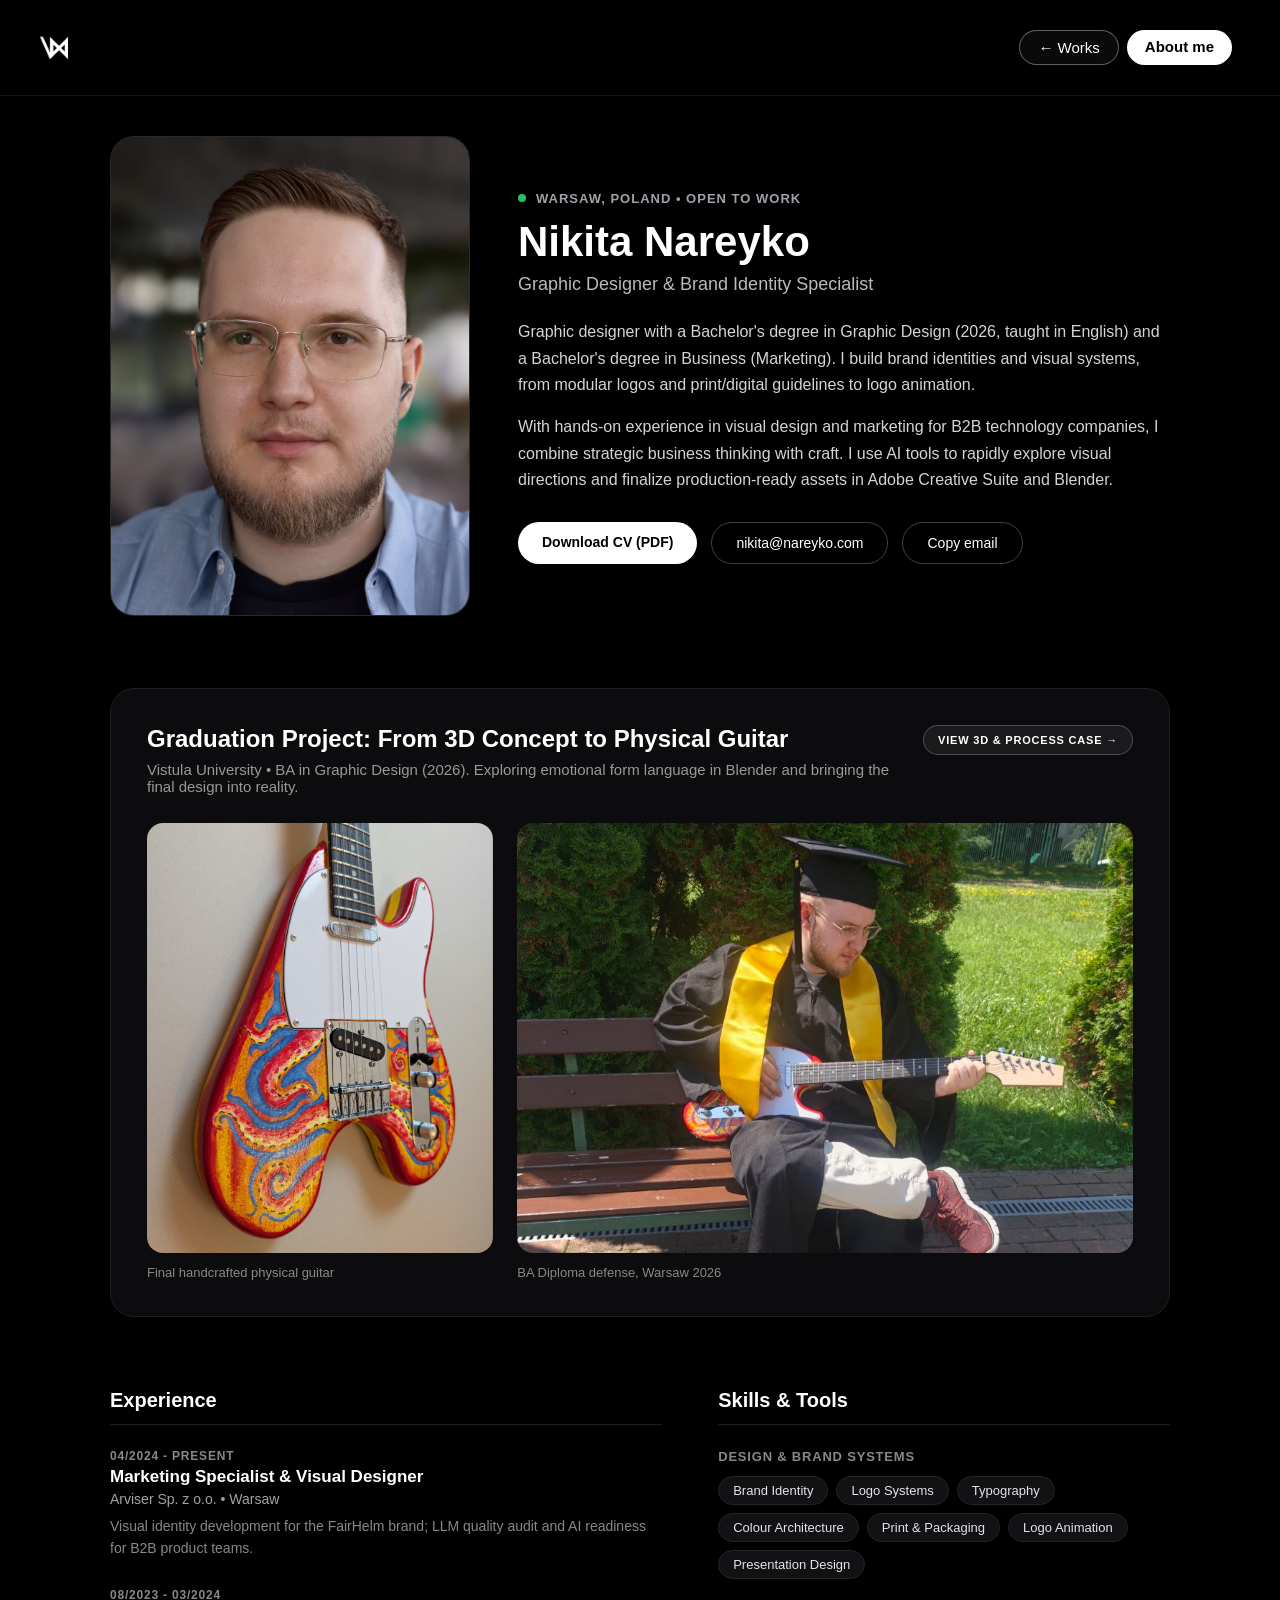
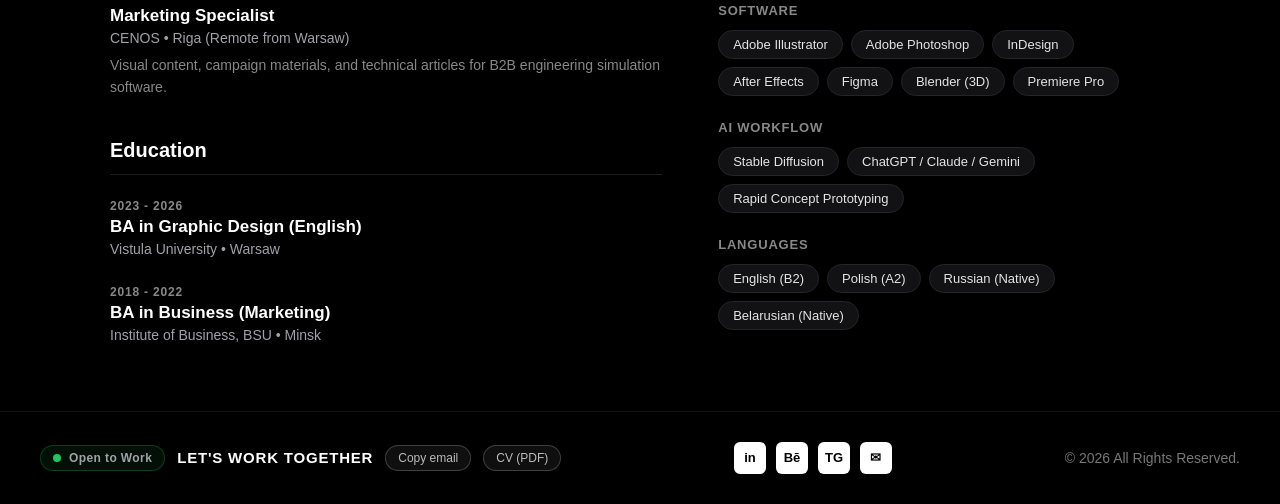
==== commit 10da8828: "Little_update" ====
--- a/about.html
+++ b/about.html
@@ -3,7 +3,7 @@
 <head>
   <meta charset="UTF-8">
   <meta name="viewport" content="width=device-width, initial-scale=1.0">
-  <title>About — Nikita Nareyko</title>
+  <title>About | Nikita Nareyko</title>
   <link rel="stylesheet" href="style.css">
 
   <!-- Favicon & Social Preview (Open Graph) -->
@@ -11,12 +11,12 @@
   <link rel="apple-touch-icon" href="images/LOGO_WHITE_BACKGROUND2.png">
 
   <meta property="og:type" content="website">
-  <meta property="og:title" content="About — Nikita Nareyko | Graphic Designer">
+  <meta property="og:title" content="About | Nikita Nareyko | Graphic Designer">
   <meta property="og:description" content="Graphic Designer & Brand Identity Specialist in Warsaw, Poland. BA in Graphic Design & Business.">
   <meta property="og:image" content="images/LOGO_WHITE_BACKGROUND2.png">
 
   <meta name="twitter:card" content="summary">
-  <meta name="twitter:title" content="About — Nikita Nareyko | Graphic Designer">
+  <meta name="twitter:title" content="About | Nikita Nareyko | Graphic Designer">
   <meta name="twitter:description" content="Graphic Designer & Brand Identity Specialist in Warsaw, Poland.">
   <meta name="twitter:image" content="images/LOGO_WHITE_BACKGROUND2.png">
 </head>
@@ -54,7 +54,7 @@
         <p class="about-role">Graphic Designer & Brand Identity Specialist</p>
         
         <p class="about-summary">
-          Graphic designer with a Bachelor's degree in Graphic Design (2026, taught in English) and a Bachelor's degree in Business (Marketing). I build brand identities and visual systems—from modular logos and print/digital guidelines to logo animation.
+          Graphic designer with a Bachelor's degree in Graphic Design (2026, taught in English) and a Bachelor's degree in Business (Marketing). I build brand identities and visual systems, from modular logos and print/digital guidelines to logo animation.
         </p>
         <p class="about-summary">
           With hands-on experience in visual design and marketing for B2B technology companies, I combine strategic business thinking with craft. I use AI tools to rapidly explore visual directions and finalize production-ready assets in Adobe Creative Suite and Blender.
@@ -98,14 +98,14 @@
         <h2 class="col-title">Experience</h2>
         
         <div class="timeline-item">
-          <div class="timeline-date">04/2024 — Present</div>
+          <div class="timeline-date">04/2024 - Present</div>
           <h3>Marketing Specialist & Visual Designer</h3>
           <div class="timeline-place">Arviser Sp. z o.o. • Warsaw</div>
           <p>Visual identity development for the FairHelm brand; LLM quality audit and AI readiness for B2B product teams.</p>
         </div>
 
         <div class="timeline-item">
-          <div class="timeline-date">08/2023 — 03/2024</div>
+          <div class="timeline-date">08/2023 - 03/2024</div>
           <h3>Marketing Specialist</h3>
           <div class="timeline-place">CENOS • Riga (Remote from Warsaw)</div>
           <p>Visual content, campaign materials, and technical articles for B2B engineering simulation software.</p>
@@ -114,13 +114,13 @@
         <h2 class="col-title" style="margin-top: 40px;">Education</h2>
 
         <div class="timeline-item">
-          <div class="timeline-date">2023 — 2026</div>
+          <div class="timeline-date">2023 - 2026</div>
           <h3>BA in Graphic Design (English)</h3>
           <div class="timeline-place">Vistula University • Warsaw</div>
         </div>
 
         <div class="timeline-item">
-          <div class="timeline-date">2018 — 2022</div>
+          <div class="timeline-date">2018 - 2022</div>
           <h3>BA in Business (Marketing)</h3>
           <div class="timeline-place">Institute of Business, BSU • Minsk</div>
         </div>
@@ -186,21 +186,21 @@
       <button class="modal-close-btn" onclick="closeKrakenModal()" aria-label="Close modal">&times;</button>
       
       <div class="modal-header">
-        <h2>Kraken's Touch — Graduation Project</h2>
+        <h2>Kraken's Touch: Graduation Project</h2>
         <div id="modalSub">From 3D Emotional Form Language in Blender to Handcrafted Physical Guitar (2026)</div>
         <p class="modal-desc">
-          BA Diploma project at Vistula University. Exploring how sculptural silhouettes and surface textures evoke emotional responses—from 3D modeling and ergonomic prototyping in Blender to CNC/hand-shaping, custom painting, and assembling a playable electric guitar.
+          BA Diploma project at Vistula University. Exploring how sculptural silhouettes and surface textures evoke emotional responses, from 3D modeling and ergonomic prototyping in Blender to CNC/hand-shaping, custom painting, and assembling a playable electric guitar.
         </p>
         <a href="images/About/Diploma_Presentation.pdf" target="_blank" class="btn-primary" style="display:inline-block; margin-top:16px;">Open Full Concept PDF →</a>
       </div>
 
       <div class="modal-body-gallery">
-        <img src="images/About/B1.jpg" alt="Guitar as Personality — Research, Sketches, Clay & 3D Board" loading="lazy">
-        <img src="images/3D/agressive_guitar.png" alt="Aggressive Guitar 3D Concept" loading="lazy">
-        <img src="images/3D/warm_guitar.png" alt="Warm Guitar 3D Concept" loading="lazy">
-        <img src="images/3D/calm_guitar.png" alt="Calm Guitar 3D Concept" loading="lazy">
-        <img src="images/About/diploma_guitar.jpg" alt="Final Handcrafted Physical Guitar" loading="lazy">
-        <img src="images/About/me_graduated.jpg" alt="BA Diploma Defense Warsaw 2026" loading="lazy">
+        <img src="images/About/B1.jpg" alt="Guitar as Personality: Research, Sketches, Clay & 3D Board" loading="lazy" decoding="async">
+        <img src="images/3D/agressive_guitar.png" alt="Aggressive Guitar 3D Concept" loading="lazy" decoding="async">
+        <img src="images/3D/warm_guitar.png" alt="Warm Guitar 3D Concept" loading="lazy" decoding="async">
+        <img src="images/3D/calm_guitar.png" alt="Calm Guitar 3D Concept" loading="lazy" decoding="async">
+        <img src="images/About/diploma_guitar.jpg" alt="Final Handcrafted Physical Guitar" loading="lazy" decoding="async">
+        <img src="images/About/me_graduated.jpg" alt="BA Diploma Defense Warsaw 2026" loading="lazy" decoding="async">
       </div>
 
       <div class="modal-footer-nav">
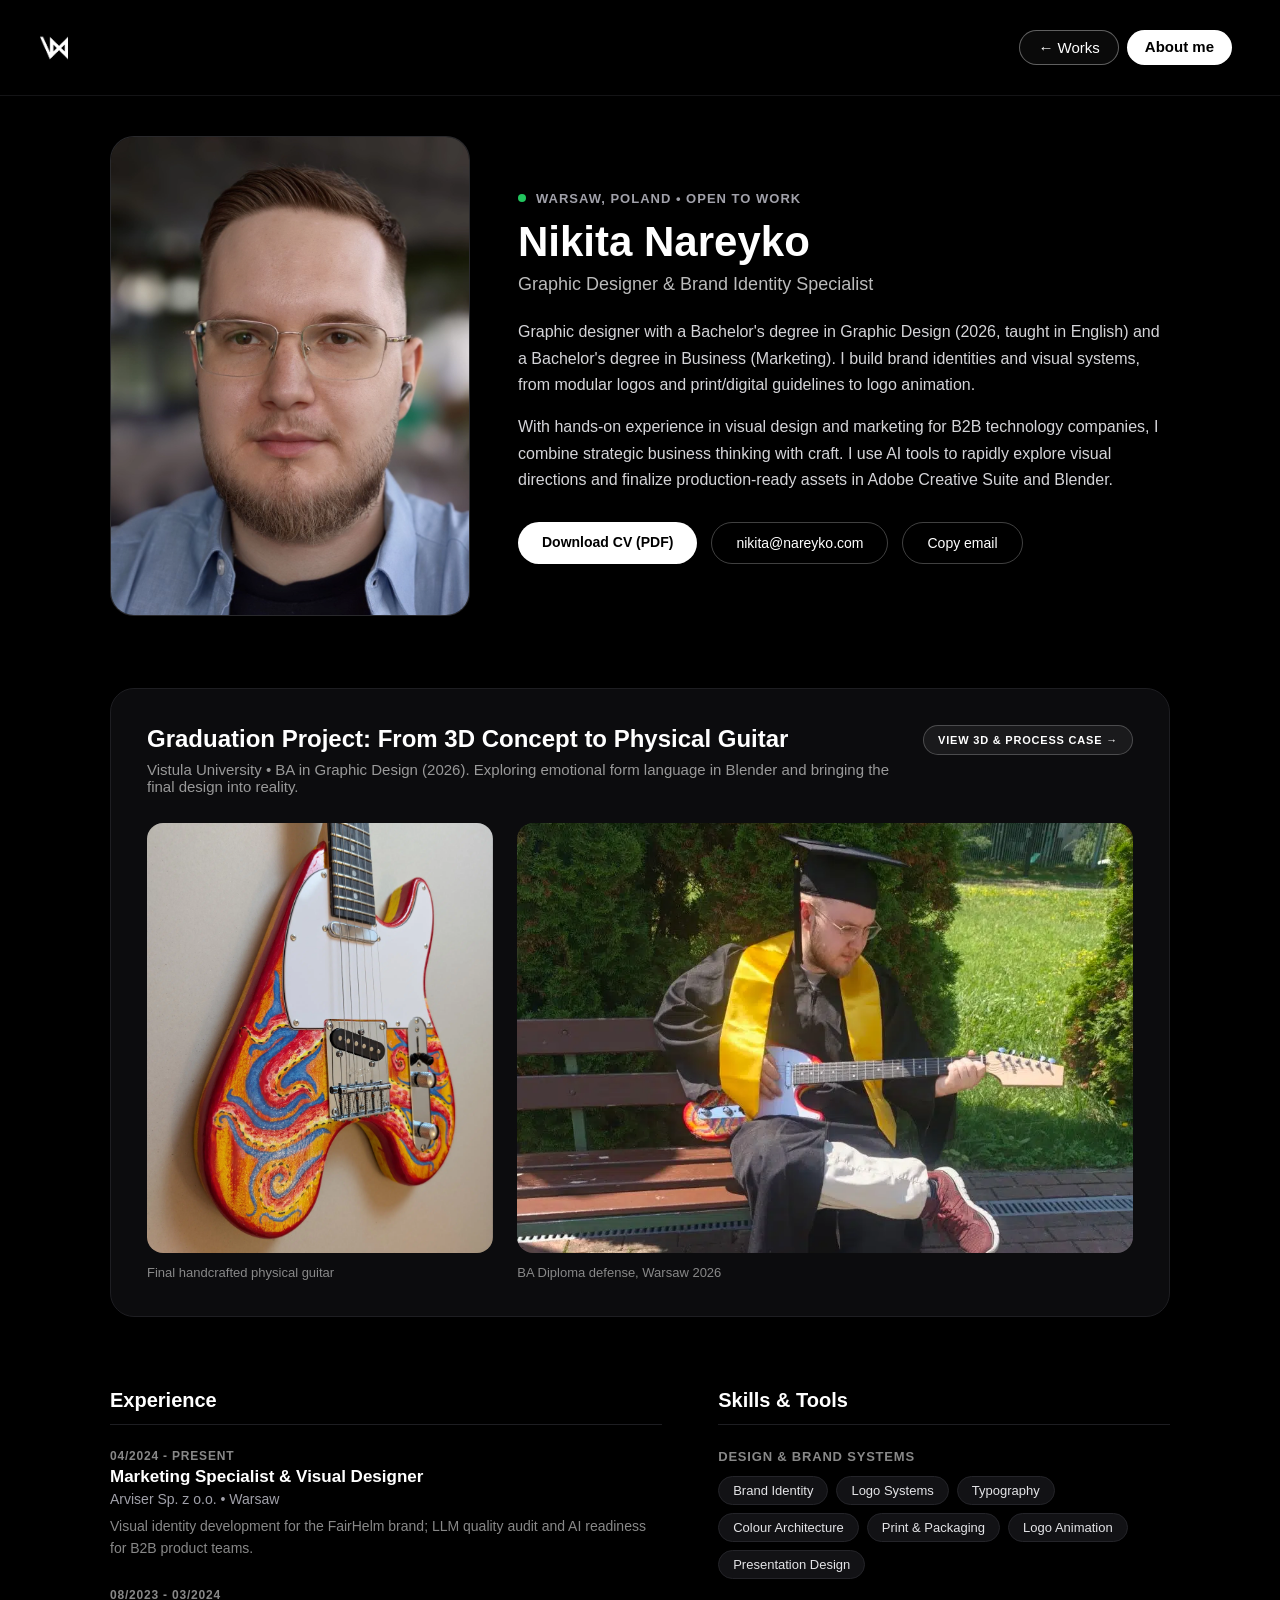
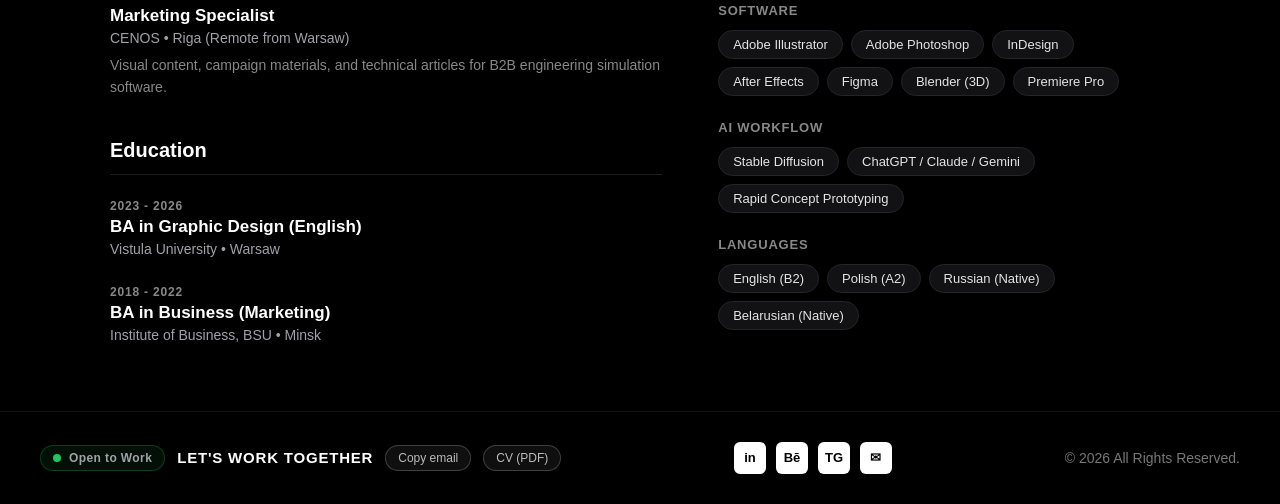
==== commit 0736eca9: "optimisation" ====
--- a/about.html
+++ b/about.html
@@ -42,7 +42,7 @@
     <!-- Верхний блок: Фото + Интро -->
     <section class="about-hero">
       <div class="about-photo-card">
-        <img src="images/About/me.png" alt="Nikita Nareyko">
+        <img src="images/About/me.webp" alt="Nikita Nareyko">
       </div>
 
       <div class="about-intro">
@@ -80,11 +80,11 @@
 
       <div class="diploma-grid">
         <div class="diploma-card">
-          <img src="images/About/diploma_guitar.jpg" alt="Finished Physical Guitar" class="diploma-guitar-img">
+          <img src="images/About/diploma_guitar.webp" alt="Finished Physical Guitar" class="diploma-guitar-img">
           <div class="diploma-caption">Final handcrafted physical guitar</div>
         </div>
         <div class="diploma-card">
-          <img src="images/About/me_graduated.jpg" alt="Nikita Nareyko with Diploma and Guitar" class="diploma-grad-img">
+          <img src="images/About/me_graduated.webp" alt="Nikita Nareyko with Diploma and Guitar" class="diploma-grad-img">
           <div class="diploma-caption">BA Diploma defense, Warsaw 2026</div>
         </div>
       </div>
@@ -195,12 +195,12 @@
       </div>
 
       <div class="modal-body-gallery">
-        <img src="images/About/B1.jpg" alt="Guitar as Personality: Research, Sketches, Clay & 3D Board" loading="lazy" decoding="async">
-        <img src="images/3D/agressive_guitar.png" alt="Aggressive Guitar 3D Concept" loading="lazy" decoding="async">
-        <img src="images/3D/warm_guitar.png" alt="Warm Guitar 3D Concept" loading="lazy" decoding="async">
-        <img src="images/3D/calm_guitar.png" alt="Calm Guitar 3D Concept" loading="lazy" decoding="async">
-        <img src="images/About/diploma_guitar.jpg" alt="Final Handcrafted Physical Guitar" loading="lazy" decoding="async">
-        <img src="images/About/me_graduated.jpg" alt="BA Diploma Defense Warsaw 2026" loading="lazy" decoding="async">
+        <img src="images/About/B1.webp" alt="Guitar as Personality: Research, Sketches, Clay & 3D Board" loading="lazy" decoding="async">
+        <img src="images/3D/agressive_guitar.webp" alt="Aggressive Guitar 3D Concept" loading="lazy" decoding="async">
+        <img src="images/3D/warm_guitar.webp" alt="Warm Guitar 3D Concept" loading="lazy" decoding="async">
+        <img src="images/3D/calm_guitar.webp" alt="Calm Guitar 3D Concept" loading="lazy" decoding="async">
+        <img src="images/About/diploma_guitar.webp" alt="Final Handcrafted Physical Guitar" loading="lazy" decoding="async">
+        <img src="images/About/me_graduated.webp" alt="BA Diploma Defense Warsaw 2026" loading="lazy" decoding="async">
       </div>
 
       <div class="modal-footer-nav">
--- a/style.css
+++ b/style.css
@@ -12,6 +12,19 @@
   min-height: 100vh;
   display: flex;
   flex-direction: column;
+}
+
+html,
+body,
+.modal-overlay {
+  scrollbar-width: none;
+  -ms-overflow-style: none;
+}
+
+html::-webkit-scrollbar,
+body::-webkit-scrollbar,
+.modal-overlay::-webkit-scrollbar {
+  display: none;
 }
 
 /* Header & Filter Nav */
@@ -64,7 +77,7 @@
   font-weight: 500;
   border-radius: 20px;
   cursor: pointer;
-  transition: transform 0.2s ease, background-color 0.2s ease, color 0.2s ease;
+  transition: background-color 0.2s ease, color 0.2s ease;
   display: inline-block;
 }
 
@@ -84,7 +97,7 @@
   gap: 6px;
   margin-left: 12px;
   flex-shrink: 0;
-  transition: transform 0.2s ease, background-color 0.25s ease, color 0.25s ease, border-color 0.25s ease;
+  transition: background-color 0.2s ease, color 0.2s ease, border-color 0.2s ease;
 }
 
 /* Плавное появление карточек при фильтрации */
@@ -113,7 +126,11 @@
   background-color: #09090b;
   box-shadow: 0 16px 36px rgba(0, 0, 0, 0.85);
   transition: transform 0.35s cubic-bezier(0.22, 1, 0.36, 1), opacity 0.25s ease;
-  contain: content;
+  contain: layout style;
+  isolation: isolate;
+  transform: translateZ(0);
+  -webkit-mask-image: -webkit-radial-gradient(white, black);
+  mask-image: radial-gradient(white, black);
   aspect-ratio: 4 / 3;
   display: flex;
   align-items: center;
@@ -126,6 +143,8 @@
   height: 100%;
   object-fit: cover;
   display: block;
+  backface-visibility: hidden;
+  will-change: transform;
   transition: transform 0.45s cubic-bezier(0.22, 1, 0.36, 1);
 }
 
@@ -668,7 +687,7 @@
   font-size: 14px;
   text-decoration: none;
   border: none;
-  transition: transform 0.2s ease, opacity 0.2s ease;
+  transition: background-color 0.2s ease;
 }
 
 .btn-secondary {
@@ -833,26 +852,33 @@
 
 /* Hover-эффекты только для устройств с мышью (без залипания на тач-экранах) */
 @media (hover: hover) {
+  .btn-primary:hover {
+    background-color: #e4e4e7;
+  }
+
   .site-logo:hover {
     opacity: 0.8;
   }
 
   .filter-btn:hover {
-    transform: scale(1.08);
+    background-color: rgba(255, 255, 255, 0.12);
+  }
+
+  .filter-btn.active:hover {
+    background-color: #ffffff;
   }
 
   .about-nav-btn:hover {
     background-color: #ffffff;
     color: #000000;
     border-color: #ffffff;
-    transform: scale(1.05);
   }
 
   .card:hover {
-      transform: translateY(-6px);
-      box-shadow: 0 24px 48px rgba(0, 0, 0, 0.92);
-      z-index: 2;
-    }
+    transform: translateY(-6px);
+    box-shadow: 0 24px 48px rgba(0, 0, 0, 0.92);
+    z-index: 2;
+  }
 
   .card:hover img {
     transform: scale(1.03);
@@ -902,10 +928,6 @@
     transform: scale(1.15);
   }
 
-  .btn-primary:hover {
-    transform: scale(1.04);
-  }
-
   .btn-secondary:hover {
     border-color: #ffffff;
     background-color: rgba(255, 255, 255, 0.06);
@@ -921,6 +943,7 @@
     color: #000000;
   }
 }
+
 /* Боковые стрелки переключения в развёрнутых кейсах */
 .case-nav-btn {
   z-index: 1015;
@@ -931,6 +954,7 @@
     display: none;
   }
 }
+
 /* Адаптация для планшетов и мобильных */
 @media (max-width: 960px) {
   .gallery {
@@ -1062,4 +1086,5 @@
     width: 38px;
     height: 38px;
   }
-}+}
+
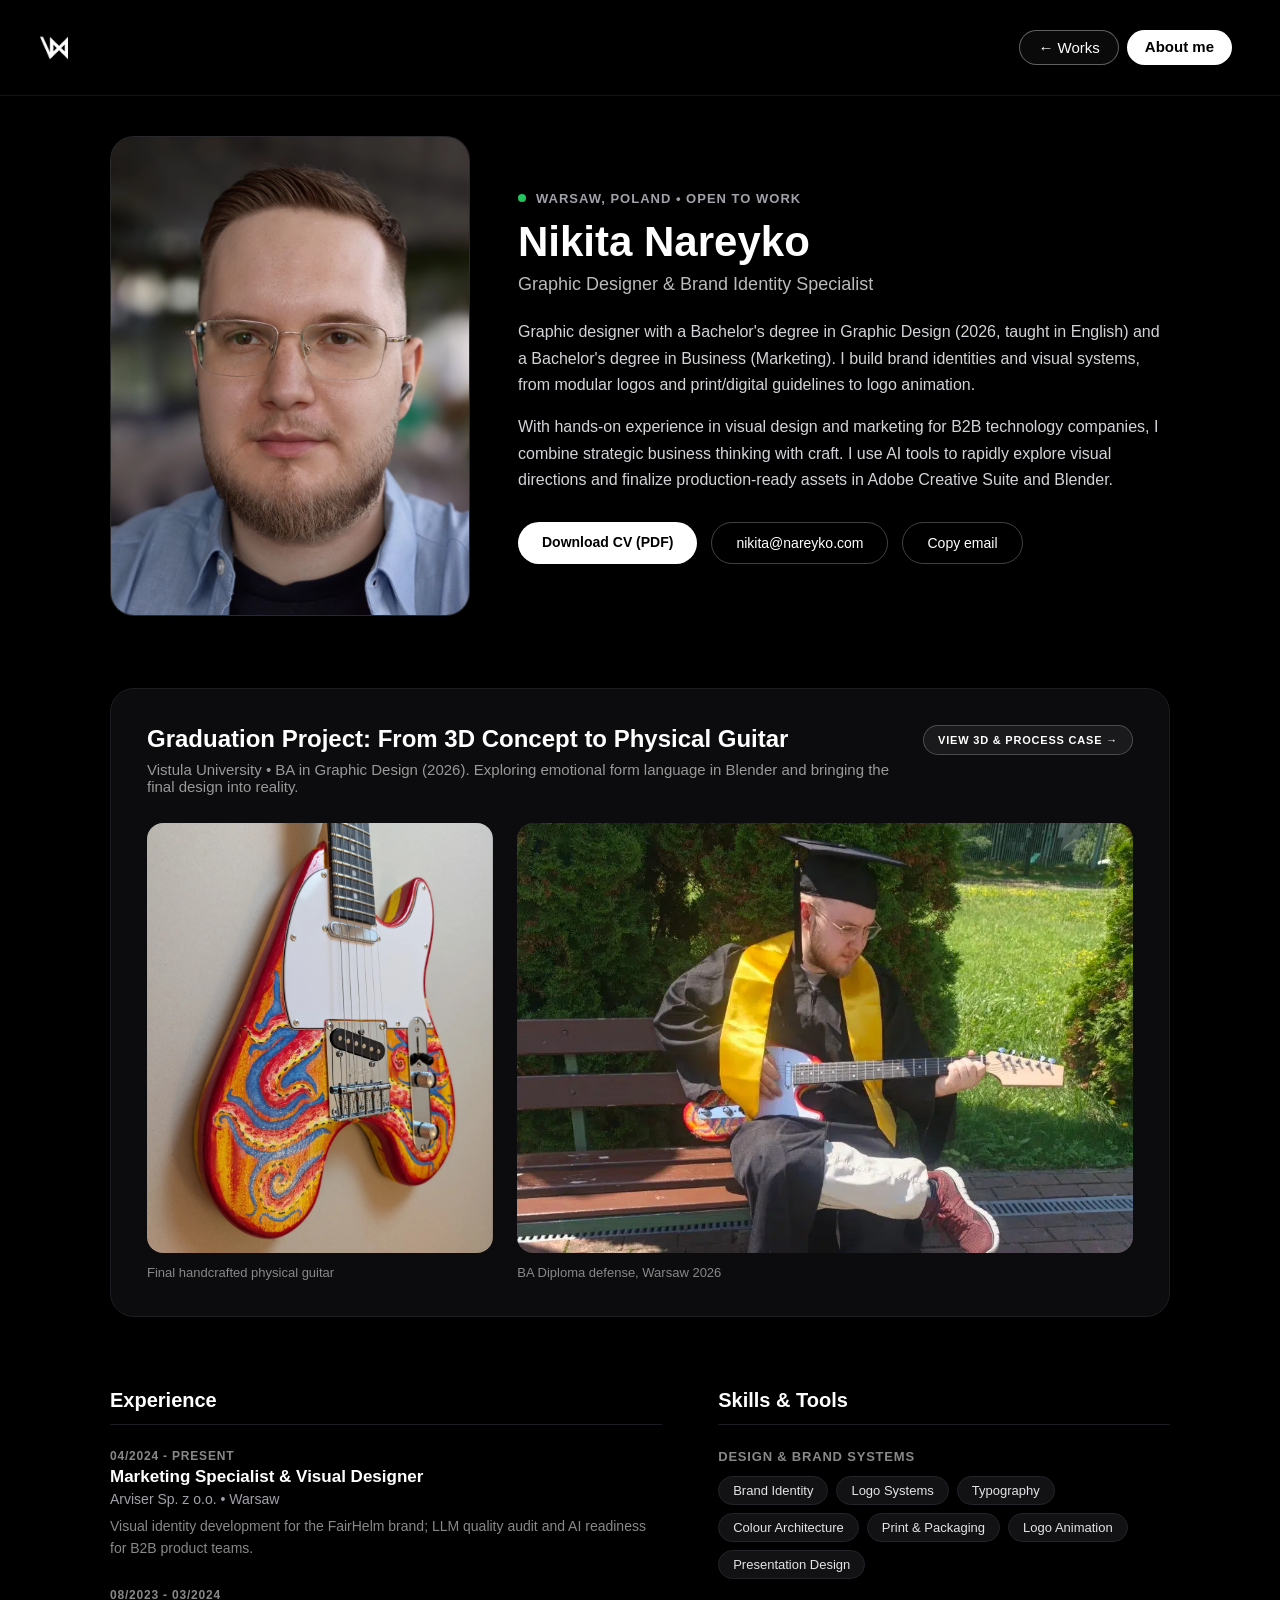
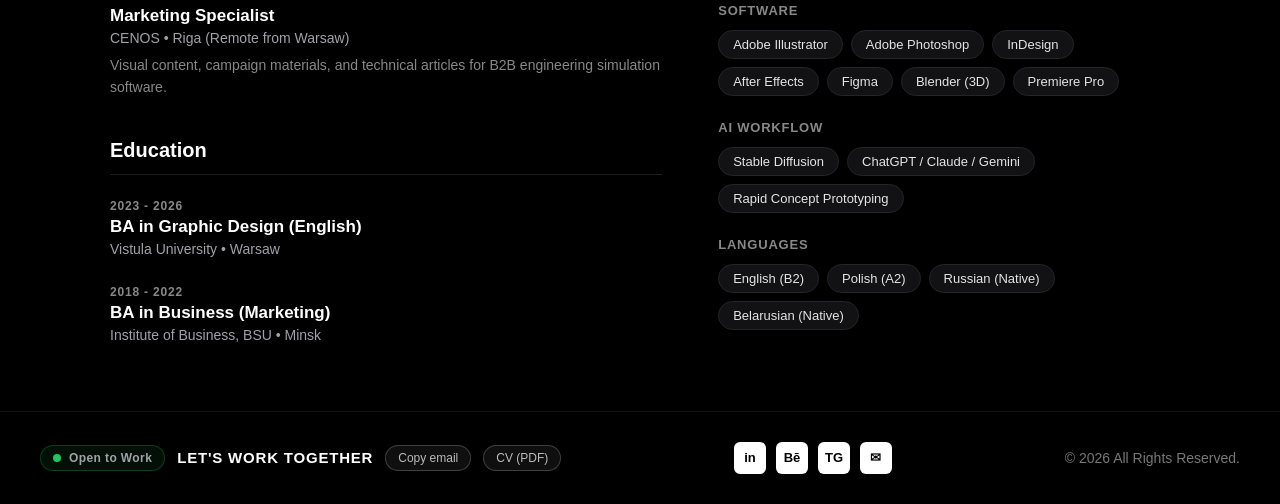
==== commit 111e6825: "link fix" ====
--- a/about.html
+++ b/about.html
@@ -25,14 +25,14 @@
   <!-- Шапка сайта -->
   <header class="header">
     <div class="logo">
-      <a href="index.html">
+      <a href="/">
         <img src="images/nnv_wh2.png" alt="NNV Logo" class="site-logo">
       </a>
     </div>
     
     <nav class="nav-filters">
-      <a href="index.html" class="filter-btn about-nav-btn" style="margin-left: 0;">← Works</a>
-      <a href="about.html" class="filter-btn active nav-page-link">About me</a>
+      <a href="/" class="filter-btn about-nav-btn" style="margin-left: 0;">← Works</a>
+      <a href="/about" class="filter-btn active nav-page-link">About me</a>
     </nav>
   </header>
 
@@ -205,7 +205,7 @@
 
       <div class="modal-footer-nav">
         <button class="btn-secondary" onclick="closeKrakenModal()">← Back to About</button>
-        <a href="index.html" class="btn-primary" style="text-decoration: none;">Explore Full Portfolio →</a>
+        <a href="/" class="btn-primary" style="text-decoration: none;">Explore Full Portfolio →</a>
       </div>
     </div>
   </div>
--- a/style.css
+++ b/style.css
@@ -404,12 +404,11 @@
   transform: translateY(-50%);
   width: 44px;
   height: 44px;
+  padding: 0;
   border-radius: 50%;
   background: rgba(255, 255, 255, 0.08);
   border: 1px solid rgba(255, 255, 255, 0.2);
   color: #ffffff;
-  font-size: 26px;
-  line-height: 1;
   display: flex;
   align-items: center;
   justify-content: center;
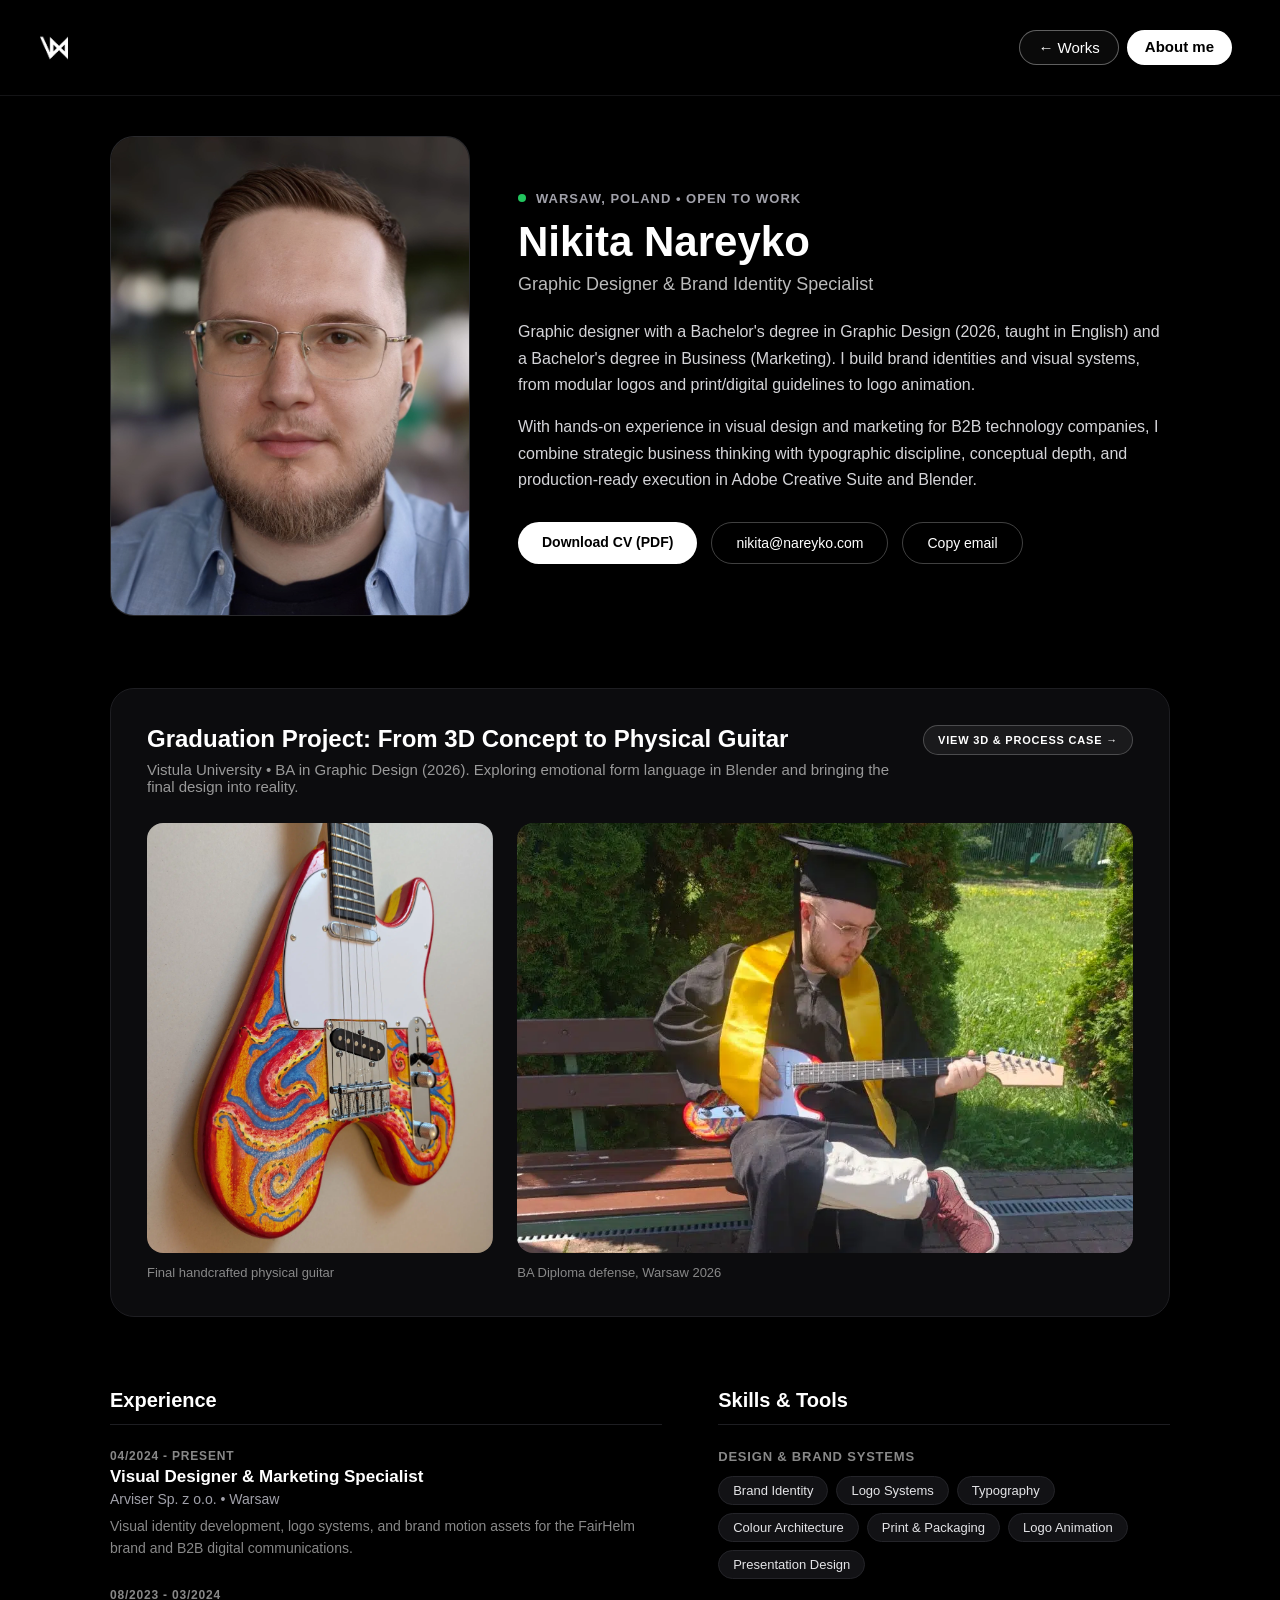
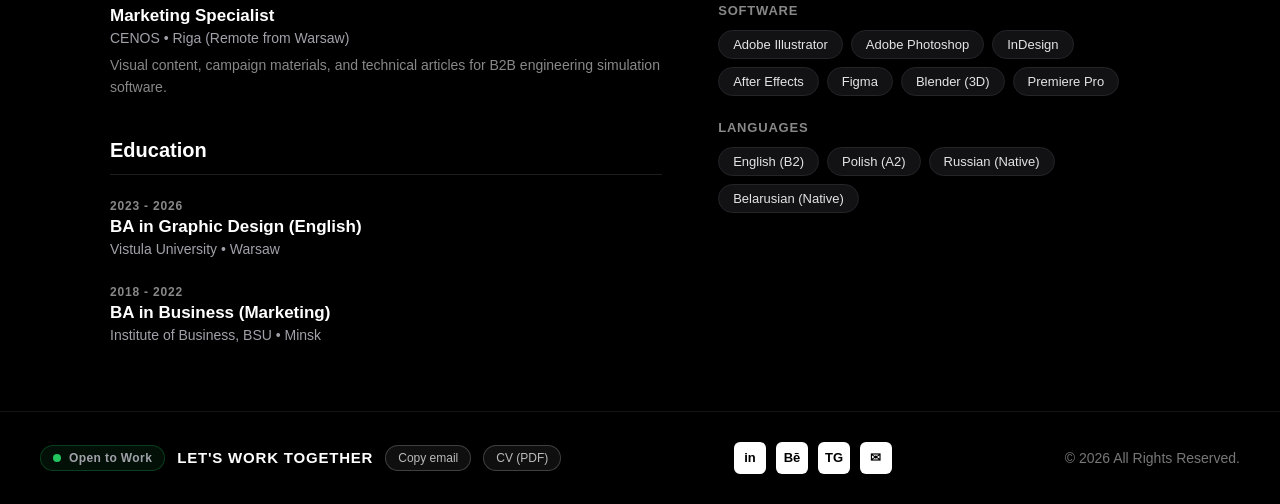
==== commit cb31e02b: "about update" ====
--- a/about.html
+++ b/about.html
@@ -57,8 +57,8 @@
           Graphic designer with a Bachelor's degree in Graphic Design (2026, taught in English) and a Bachelor's degree in Business (Marketing). I build brand identities and visual systems, from modular logos and print/digital guidelines to logo animation.
         </p>
         <p class="about-summary">
-          With hands-on experience in visual design and marketing for B2B technology companies, I combine strategic business thinking with craft. I use AI tools to rapidly explore visual directions and finalize production-ready assets in Adobe Creative Suite and Blender.
-        </p>
+  With hands-on experience in visual design and marketing for B2B technology companies, I combine strategic business thinking with typographic discipline, conceptual depth, and production-ready execution in Adobe Creative Suite and Blender.
+</p>
 
         <div class="about-actions">
           <a href="images/About/Nikita_Nareyko_Resume_Graphic_Designer.pdf" target="_blank" class="btn-primary">Download CV (PDF)</a>
@@ -98,11 +98,11 @@
         <h2 class="col-title">Experience</h2>
         
         <div class="timeline-item">
-          <div class="timeline-date">04/2024 - Present</div>
-          <h3>Marketing Specialist & Visual Designer</h3>
-          <div class="timeline-place">Arviser Sp. z o.o. • Warsaw</div>
-          <p>Visual identity development for the FairHelm brand; LLM quality audit and AI readiness for B2B product teams.</p>
-        </div>
+  <div class="timeline-date">04/2024 - Present</div>
+  <h3>Visual Designer & Marketing Specialist</h3>
+  <div class="timeline-place">Arviser Sp. z o.o. • Warsaw</div>
+  <p>Visual identity development, logo systems, and brand motion assets for the FairHelm brand and B2B digital communications.</p>
+</div>
 
         <div class="timeline-item">
           <div class="timeline-date">08/2023 - 03/2024</div>
@@ -153,15 +153,6 @@
             <span>Figma</span>
             <span>Blender (3D)</span>
             <span>Premiere Pro</span>
-          </div>
-        </div>
-
-        <div class="skill-group">
-          <h4>AI Workflow</h4>
-          <div class="skill-tags">
-            <span>Stable Diffusion</span>
-            <span>ChatGPT / Claude / Gemini</span>
-            <span>Rapid Concept Prototyping</span>
           </div>
         </div>
 
--- a/style.css
+++ b/style.css
@@ -123,14 +123,10 @@
 .card {
   border-radius: 24px;
   overflow: hidden;
+  overflow: clip;
   background-color: #09090b;
   box-shadow: 0 16px 36px rgba(0, 0, 0, 0.85);
   transition: transform 0.35s cubic-bezier(0.22, 1, 0.36, 1), opacity 0.25s ease;
-  contain: layout style;
-  isolation: isolate;
-  transform: translateZ(0);
-  -webkit-mask-image: -webkit-radial-gradient(white, black);
-  mask-image: radial-gradient(white, black);
   aspect-ratio: 4 / 3;
   display: flex;
   align-items: center;
@@ -140,12 +136,16 @@
 
 .card img {
   width: 100%;
-  height: 100%;
+  height: calc(100% + 2px);
+  border-radius: inherit;
   object-fit: cover;
   display: block;
-  backface-visibility: hidden;
-  will-change: transform;
-  transition: transform 0.45s cubic-bezier(0.22, 1, 0.36, 1);
+  opacity: 0;
+  transition: transform 0.45s cubic-bezier(0.22, 1, 0.36, 1), opacity 0.45s ease;
+}
+
+.card img.is-loaded {
+  opacity: 1;
 }
 
 /* Кликабельные карточки-кейсы */
